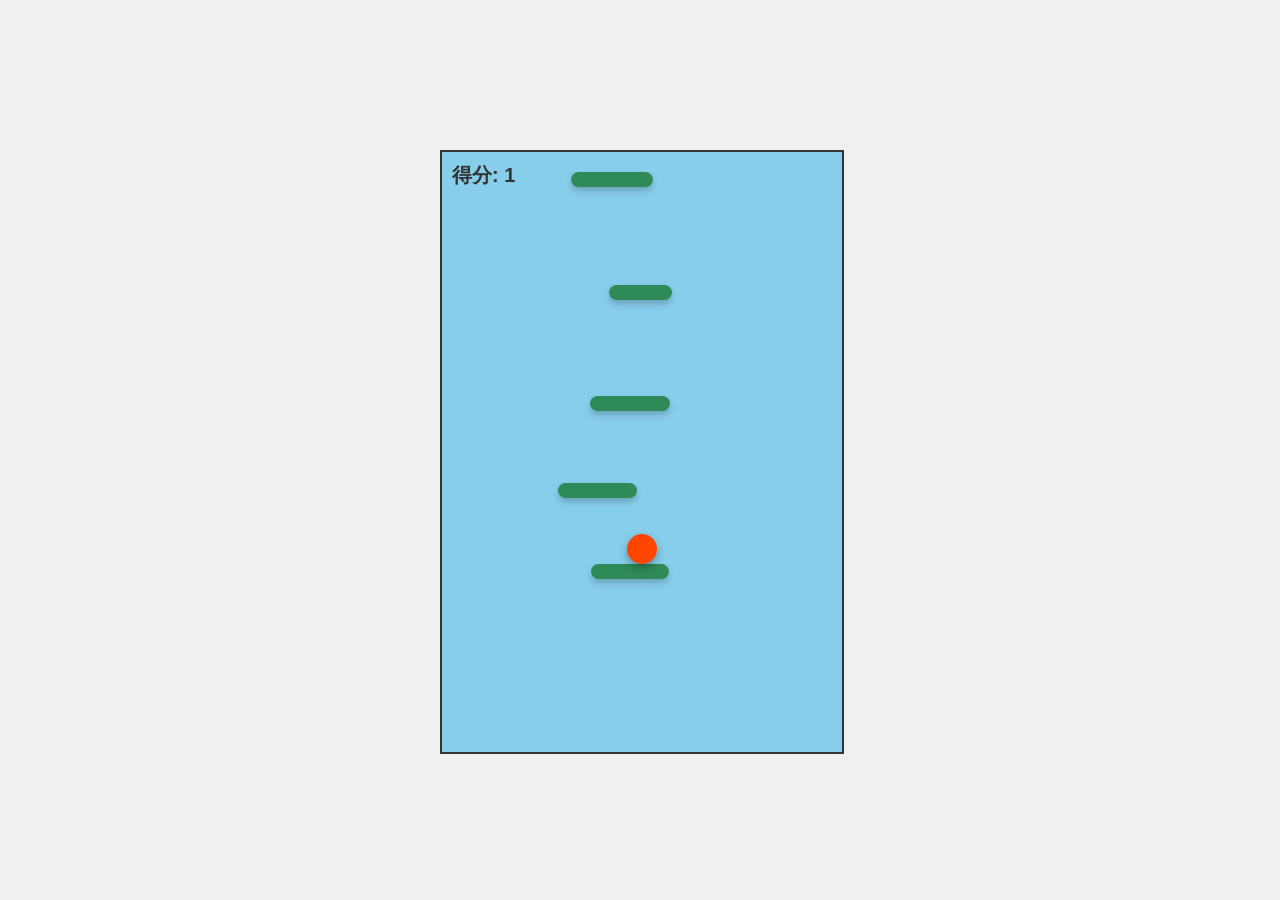
==== index.html @ 716574f4 "feat: completed task XLUT20251120310504000001598049" ====
<!DOCTYPE html>
<html lang="zh-CN">
<head>
    <meta charset="UTF-8">
    <meta name="viewport" content="width=device-width, initial-scale=1.0">
    <title>跳一跳游戏</title>
    <style>
        body {
            margin: 0;
            padding: 0;
            display: flex;
            justify-content: center;
            align-items: center;
            min-height: 100vh;
            background-color: #f0f0f0;
            font-family: Arial, sans-serif;
        }
        
        #game-container {
            position: relative;
            width: 400px;
            height: 600px;
            margin: 0 auto;
        }
        
        #game-board {
            position: relative;
            width: 100%;
            height: 100%;
            background-color: #87CEEB;
            border: 2px solid #333;
            overflow: hidden;
        }
        
        .platform {
            position: absolute;
            background-color: #2E8B57;
            border-radius: 10px;
            box-shadow: 0 4px 6px rgba(0,0,0,0.2);
        }
        
        #player {
            position: absolute;
            width: 30px;
            height: 30px;
            background-color: #FF4500;
            border-radius: 50%;
            box-shadow: 0 4px 8px rgba(0,0,0,0.3);
            z-index: 10;
            transition: left 0.3s, bottom 0.3s;
        }
        
        #score {
            position: absolute;
            top: 10px;
            left: 10px;
            font-size: 20px;
            font-weight: bold;
            color: #333;
        }
        
        #game-over {
            position: absolute;
            top: 50%;
            left: 50%;
            transform: translate(-50%, -50%);
            background-color: rgba(0,0,0,0.8);
            color: white;
            padding: 20px;
            border-radius: 10px;
            text-align: center;
            display: none;
            z-index: 100;
        }
        
        #restart-btn {
            margin-top: 10px;
            padding: 10px 20px;
            background-color: #4CAF50;
            color: white;
            border: none;
            border-radius: 5px;
            cursor: pointer;
            font-size: 16px;
        }
        
        #restart-btn:hover {
            background-color: #45a049;
        }
    </style>
</head>
<body>
    <div id="game-container">
        <div id="game-board">
            <div id="score">得分: 0</div>
            <div id="player"></div>
            <div id="game-over">
                <h2>游戏结束!</h2>
                <p>最终得分: <span id="final-score">0</span></p>
                <button id="restart-btn">重新开始</button>
            </div>
        </div>
    </div>

    <script>
        // 游戏逻辑将在下面实现
        class JumpGame {
            constructor() {
                this.gameBoard = document.getElementById('game-board');
                this.player = document.getElementById('player');
                this.scoreElement = document.getElementById('score');
                this.gameOverElement = document.getElementById('game-over');
                this.finalScoreElement = document.getElementById('final-score');
                this.restartBtn = document.getElementById('restart-btn');
                
                // 游戏状态
                this.score = 0;
                this.gameRunning = false;
                this.currentPlatformIndex = 0;
                
                // 玩家属性
                this.playerX = 185; // 初始位置
                this.playerY = 50;  // 初始高度
                this.playerBottom = 50; // 当前底部位置
                this.playerVelocity = 0;
                this.gravity = 0.5;
                this.jumpForce = -12;
                
                // 平台数组
                this.platforms = [];
                
                // 初始化游戏
                this.init();
            }
            
            init() {
                // 创建初始平台
                this.createPlatforms();
                
                // 设置玩家初始位置
                this.player.style.left = this.playerX + 'px';
                this.player.style.bottom = this.playerBottom + 'px';
                
                // 绑定事件
                this.bindEvents();
                
                // 开始游戏
                this.start();
            }
            
            createPlatforms() {
                // 清空现有平台
                this.platforms.forEach(platform => {
                    if (platform.element && platform.element.parentNode) {
                        platform.element.parentNode.removeChild(platform.element);
                    }
                });
                this.platforms = [];
                
                // 创建初始平台 - 地面
                this.platforms.push({
                    x: 0,
                    y: 0,
                    width: 400,
                    height: 50,
                    element: null
                });
                
                // 创建其他平台
                let lastX = 150;
                let lastY = 50;
                
                for (let i = 1; i < 10; i++) {
                    // 随机生成平台位置，确保在合理范围内
                    const platformWidth = 60 + Math.random() * 40; // 60-100px宽
                    const platformX = Math.max(20, Math.min(380 - platformWidth, lastX + (Math.random() * 100 - 50)));
                    const platformY = lastY + 80 + Math.random() * 60; // 80-140px间隔
                    
                    this.platforms.push({
                        x: platformX,
                        y: platformY,
                        width: platformWidth,
                        height: 15,
                        element: null
                    });
                    
                    lastX = platformX;
                    lastY = platformY;
                }
                
                // 渲染平台
                this.renderPlatforms();
            }
            
            renderPlatforms() {
                // 先移除现有平台元素
                document.querySelectorAll('.platform').forEach(el => el.remove());
                
                // 创建平台元素
                this.platforms.forEach((platform, index) => {
                    if (index === 0) return; // 不渲染地面平台的元素，因为地面是固定的
                    
                    const platformEl = document.createElement('div');
                    platformEl.className = 'platform';
                    platformEl.style.left = platform.x + 'px';
                    platformEl.style.bottom = platform.y + 'px';
                    platformEl.style.width = platform.width + 'px';
                    platformEl.style.height = platform.height + 'px';
                    
                    this.gameBoard.appendChild(platformEl);
                    platform.element = platformEl;
                });
            }
            
            bindEvents() {
                // 点击事件控制跳跃
                this.gameBoard.addEventListener('click', (e) => {
                    if (this.gameRunning) {
                        this.jump();
                    }
                });
                
                // 重新开始按钮
                this.restartBtn.addEventListener('click', () => {
                    this.restart();
                });
            }
            
            jump() {
                // 只有在站在平台上时才能跳跃
                if (this.isOnPlatform()) {
                    this.playerVelocity = this.jumpForce;
                }
            }
            
            isOnPlatform() {
                // 检查玩家是否站在平台上
                const playerRect = {
                    left: this.playerX,
                    right: this.playerX + 30,
                    bottom: this.playerBottom,
                    top: this.playerBottom + 30
                };
                
                // 检查是否与任何平台碰撞（仅检查下方）
                for (let i = 1; i < this.platforms.length; i++) {
                    const platform = this.platforms[i];
                    const platformRect = {
                        left: platform.x,
                        right: platform.x + platform.width,
                        bottom: platform.y,
                        top: platform.y + platform.height
                    };
                    
                    // 检查水平重叠
                    if (playerRect.right > platformRect.left && 
                        playerRect.left < platformRect.right) {
                        // 检查是否正好在平台上方，且下方有足够空间
                        if (playerRect.bottom <= platformRect.top && 
                            playerRect.bottom >= platformRect.top - 10) {
                            return true;
                        }
                    }
                }
                
                // 检查是否在地面平台上
                if (this.playerBottom <= 50) {
                    return true;
                }
                
                return false;
            }
            
            updatePlayer() {
                // 应用重力
                this.playerVelocity += this.gravity;
                this.playerBottom += this.playerVelocity;
                
                // 检查平台碰撞
                let landed = false;
                for (let i = 1; i < this.platforms.length; i++) {
                    const platform = this.platforms[i];
                    const platformRect = {
                        left: platform.x,
                        right: platform.x + platform.width,
                        bottom: platform.y,
                        top: platform.y + platform.height
                    };
                    
                    const playerRect = {
                        left: this.playerX,
                        right: this.playerX + 30,
                        bottom: this.playerBottom,
                        top: this.playerBottom + 30
                    };
                    
                    // 检查水平重叠
                    if (playerRect.right > platformRect.left && 
                        playerRect.left < platformRect.right &&
                        playerRect.bottom <= platformRect.top + 5 &&
                        playerRect.bottom >= platformRect.top - 5 &&
                        this.playerVelocity >= 0) { // 只有下落时才检测
                        // 确保玩家在平台上方
                        this.playerBottom = platformRect.top;
                        this.playerVelocity = 0;
                        landed = true;
                        
                        // 更新分数
                        if (i > this.currentPlatformIndex) {
                            this.currentPlatformIndex = i;
                            this.score++;
                            this.updateScore();
                        }
                        break;
                    }
                }
                
                // 检查是否掉落到地面
                if (this.playerBottom <= 50) {
                    this.playerBottom = 50;
                    this.playerVelocity = 0;
                    // 如果掉到地面且不是在第一个平台，则游戏结束
                    if (this.currentPlatformIndex > 0) {
                        this.gameOver();
                        return;
                    }
                }
                
                // 检查是否掉出屏幕上方（额外安全检查）
                if (this.playerBottom > 600) {
                    this.gameOver();
                    return;
                }
                
                // 更新玩家位置
                this.player.style.bottom = this.playerBottom + 'px';
            }
            
            updateScore() {
                this.scoreElement.textContent = `得分: ${this.score}`;
            }
            
            start() {
                this.gameRunning = true;
                this.gameLoop();
            }
            
            gameLoop() {
                if (!this.gameRunning) return;
                
                this.updatePlayer();
                requestAnimationFrame(() => this.gameLoop());
            }
            
            gameOver() {
                this.gameRunning = false;
                this.finalScoreElement.textContent = this.score;
                this.gameOverElement.style.display = 'block';
            }
            
            restart() {
                this.score = 0;
                this.currentPlatformIndex = 0;
                this.playerBottom = 50;
                this.playerVelocity = 0;
                this.gameOverElement.style.display = 'none';
                
                this.player.style.bottom = this.playerBottom + 'px';
                
                this.createPlatforms();
                this.updateScore();
                
                this.gameRunning = true;
                this.gameLoop();
            }
        }
        
        // 启动游戏
        window.addEventListener('load', () => {
            const game = new JumpGame();
        });
    </script>
</body>
</html>
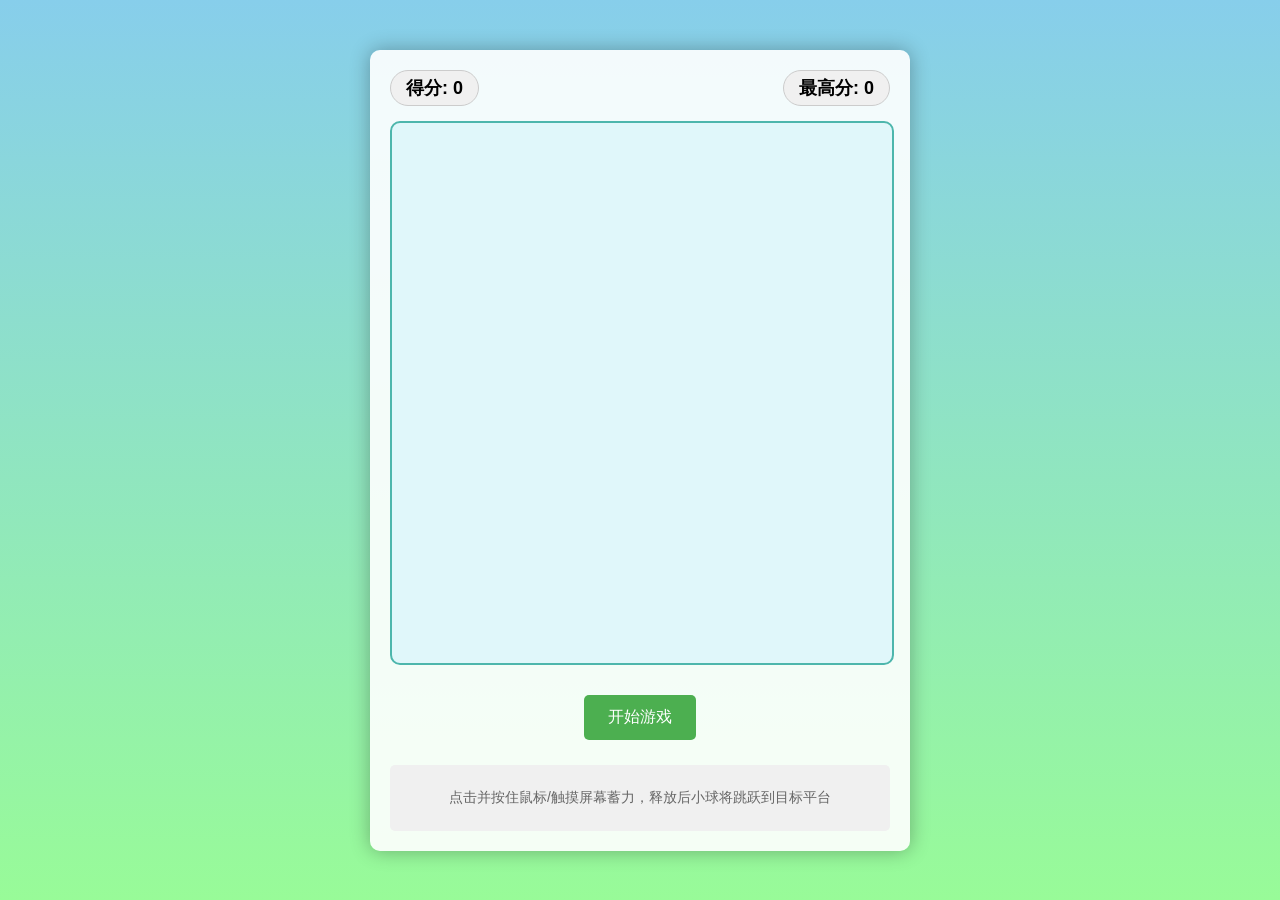
==== commit 99c7b7bc: "feat: completed task XLUT20251120310504000001598048" ====
--- a/index.html
+++ b/index.html
@@ -3,382 +3,26 @@
 <head>
     <meta charset="UTF-8">
     <meta name="viewport" content="width=device-width, initial-scale=1.0">
-    <title>跳一跳游戏</title>
-    <style>
-        body {
-            margin: 0;
-            padding: 0;
-            display: flex;
-            justify-content: center;
-            align-items: center;
-            min-height: 100vh;
-            background-color: #f0f0f0;
-            font-family: Arial, sans-serif;
-        }
-        
-        #game-container {
-            position: relative;
-            width: 400px;
-            height: 600px;
-            margin: 0 auto;
-        }
-        
-        #game-board {
-            position: relative;
-            width: 100%;
-            height: 100%;
-            background-color: #87CEEB;
-            border: 2px solid #333;
-            overflow: hidden;
-        }
-        
-        .platform {
-            position: absolute;
-            background-color: #2E8B57;
-            border-radius: 10px;
-            box-shadow: 0 4px 6px rgba(0,0,0,0.2);
-        }
-        
-        #player {
-            position: absolute;
-            width: 30px;
-            height: 30px;
-            background-color: #FF4500;
-            border-radius: 50%;
-            box-shadow: 0 4px 8px rgba(0,0,0,0.3);
-            z-index: 10;
-            transition: left 0.3s, bottom 0.3s;
-        }
-        
-        #score {
-            position: absolute;
-            top: 10px;
-            left: 10px;
-            font-size: 20px;
-            font-weight: bold;
-            color: #333;
-        }
-        
-        #game-over {
-            position: absolute;
-            top: 50%;
-            left: 50%;
-            transform: translate(-50%, -50%);
-            background-color: rgba(0,0,0,0.8);
-            color: white;
-            padding: 20px;
-            border-radius: 10px;
-            text-align: center;
-            display: none;
-            z-index: 100;
-        }
-        
-        #restart-btn {
-            margin-top: 10px;
-            padding: 10px 20px;
-            background-color: #4CAF50;
-            color: white;
-            border: none;
-            border-radius: 5px;
-            cursor: pointer;
-            font-size: 16px;
-        }
-        
-        #restart-btn:hover {
-            background-color: #45a049;
-        }
-    </style>
+    <title>跳一跳小游戏</title>
+    <link rel="stylesheet" href="style.css">
 </head>
 <body>
-    <div id="game-container">
-        <div id="game-board">
-            <div id="score">得分: 0</div>
-            <div id="player"></div>
-            <div id="game-over">
-                <h2>游戏结束!</h2>
-                <p>最终得分: <span id="final-score">0</span></p>
-                <button id="restart-btn">重新开始</button>
-            </div>
+    <div class="game-container">
+        <div class="game-header">
+            <div class="score">得分: <span id="score">0</span></div>
+            <div class="high-score">最高分: <span id="high-score">0</span></div>
+        </div>
+        <div class="game-board" id="game-board">
+            <!-- 游戏平台将通过JavaScript生成 -->
+        </div>
+        <div class="game-controls">
+            <button id="start-btn" class="btn">开始游戏</button>
+            <button id="restart-btn" class="btn hidden">重新开始</button>
+        </div>
+        <div class="instructions">
+            <p>点击并按住鼠标/触摸屏幕蓄力，释放后小球将跳跃到目标平台</p>
         </div>
     </div>
-
-    <script>
-        // 游戏逻辑将在下面实现
-        class JumpGame {
-            constructor() {
-                this.gameBoard = document.getElementById('game-board');
-                this.player = document.getElementById('player');
-                this.scoreElement = document.getElementById('score');
-                this.gameOverElement = document.getElementById('game-over');
-                this.finalScoreElement = document.getElementById('final-score');
-                this.restartBtn = document.getElementById('restart-btn');
-                
-                // 游戏状态
-                this.score = 0;
-                this.gameRunning = false;
-                this.currentPlatformIndex = 0;
-                
-                // 玩家属性
-                this.playerX = 185; // 初始位置
-                this.playerY = 50;  // 初始高度
-                this.playerBottom = 50; // 当前底部位置
-                this.playerVelocity = 0;
-                this.gravity = 0.5;
-                this.jumpForce = -12;
-                
-                // 平台数组
-                this.platforms = [];
-                
-                // 初始化游戏
-                this.init();
-            }
-            
-            init() {
-                // 创建初始平台
-                this.createPlatforms();
-                
-                // 设置玩家初始位置
-                this.player.style.left = this.playerX + 'px';
-                this.player.style.bottom = this.playerBottom + 'px';
-                
-                // 绑定事件
-                this.bindEvents();
-                
-                // 开始游戏
-                this.start();
-            }
-            
-            createPlatforms() {
-                // 清空现有平台
-                this.platforms.forEach(platform => {
-                    if (platform.element && platform.element.parentNode) {
-                        platform.element.parentNode.removeChild(platform.element);
-                    }
-                });
-                this.platforms = [];
-                
-                // 创建初始平台 - 地面
-                this.platforms.push({
-                    x: 0,
-                    y: 0,
-                    width: 400,
-                    height: 50,
-                    element: null
-                });
-                
-                // 创建其他平台
-                let lastX = 150;
-                let lastY = 50;
-                
-                for (let i = 1; i < 10; i++) {
-                    // 随机生成平台位置，确保在合理范围内
-                    const platformWidth = 60 + Math.random() * 40; // 60-100px宽
-                    const platformX = Math.max(20, Math.min(380 - platformWidth, lastX + (Math.random() * 100 - 50)));
-                    const platformY = lastY + 80 + Math.random() * 60; // 80-140px间隔
-                    
-                    this.platforms.push({
-                        x: platformX,
-                        y: platformY,
-                        width: platformWidth,
-                        height: 15,
-                        element: null
-                    });
-                    
-                    lastX = platformX;
-                    lastY = platformY;
-                }
-                
-                // 渲染平台
-                this.renderPlatforms();
-            }
-            
-            renderPlatforms() {
-                // 先移除现有平台元素
-                document.querySelectorAll('.platform').forEach(el => el.remove());
-                
-                // 创建平台元素
-                this.platforms.forEach((platform, index) => {
-                    if (index === 0) return; // 不渲染地面平台的元素，因为地面是固定的
-                    
-                    const platformEl = document.createElement('div');
-                    platformEl.className = 'platform';
-                    platformEl.style.left = platform.x + 'px';
-                    platformEl.style.bottom = platform.y + 'px';
-                    platformEl.style.width = platform.width + 'px';
-                    platformEl.style.height = platform.height + 'px';
-                    
-                    this.gameBoard.appendChild(platformEl);
-                    platform.element = platformEl;
-                });
-            }
-            
-            bindEvents() {
-                // 点击事件控制跳跃
-                this.gameBoard.addEventListener('click', (e) => {
-                    if (this.gameRunning) {
-                        this.jump();
-                    }
-                });
-                
-                // 重新开始按钮
-                this.restartBtn.addEventListener('click', () => {
-                    this.restart();
-                });
-            }
-            
-            jump() {
-                // 只有在站在平台上时才能跳跃
-                if (this.isOnPlatform()) {
-                    this.playerVelocity = this.jumpForce;
-                }
-            }
-            
-            isOnPlatform() {
-                // 检查玩家是否站在平台上
-                const playerRect = {
-                    left: this.playerX,
-                    right: this.playerX + 30,
-                    bottom: this.playerBottom,
-                    top: this.playerBottom + 30
-                };
-                
-                // 检查是否与任何平台碰撞（仅检查下方）
-                for (let i = 1; i < this.platforms.length; i++) {
-                    const platform = this.platforms[i];
-                    const platformRect = {
-                        left: platform.x,
-                        right: platform.x + platform.width,
-                        bottom: platform.y,
-                        top: platform.y + platform.height
-                    };
-                    
-                    // 检查水平重叠
-                    if (playerRect.right > platformRect.left && 
-                        playerRect.left < platformRect.right) {
-                        // 检查是否正好在平台上方，且下方有足够空间
-                        if (playerRect.bottom <= platformRect.top && 
-                            playerRect.bottom >= platformRect.top - 10) {
-                            return true;
-                        }
-                    }
-                }
-                
-                // 检查是否在地面平台上
-                if (this.playerBottom <= 50) {
-                    return true;
-                }
-                
-                return false;
-            }
-            
-            updatePlayer() {
-                // 应用重力
-                this.playerVelocity += this.gravity;
-                this.playerBottom += this.playerVelocity;
-                
-                // 检查平台碰撞
-                let landed = false;
-                for (let i = 1; i < this.platforms.length; i++) {
-                    const platform = this.platforms[i];
-                    const platformRect = {
-                        left: platform.x,
-                        right: platform.x + platform.width,
-                        bottom: platform.y,
-                        top: platform.y + platform.height
-                    };
-                    
-                    const playerRect = {
-                        left: this.playerX,
-                        right: this.playerX + 30,
-                        bottom: this.playerBottom,
-                        top: this.playerBottom + 30
-                    };
-                    
-                    // 检查水平重叠
-                    if (playerRect.right > platformRect.left && 
-                        playerRect.left < platformRect.right &&
-                        playerRect.bottom <= platformRect.top + 5 &&
-                        playerRect.bottom >= platformRect.top - 5 &&
-                        this.playerVelocity >= 0) { // 只有下落时才检测
-                        // 确保玩家在平台上方
-                        this.playerBottom = platformRect.top;
-                        this.playerVelocity = 0;
-                        landed = true;
-                        
-                        // 更新分数
-                        if (i > this.currentPlatformIndex) {
-                            this.currentPlatformIndex = i;
-                            this.score++;
-                            this.updateScore();
-                        }
-                        break;
-                    }
-                }
-                
-                // 检查是否掉落到地面
-                if (this.playerBottom <= 50) {
-                    this.playerBottom = 50;
-                    this.playerVelocity = 0;
-                    // 如果掉到地面且不是在第一个平台，则游戏结束
-                    if (this.currentPlatformIndex > 0) {
-                        this.gameOver();
-                        return;
-                    }
-                }
-                
-                // 检查是否掉出屏幕上方（额外安全检查）
-                if (this.playerBottom > 600) {
-                    this.gameOver();
-                    return;
-                }
-                
-                // 更新玩家位置
-                this.player.style.bottom = this.playerBottom + 'px';
-            }
-            
-            updateScore() {
-                this.scoreElement.textContent = `得分: ${this.score}`;
-            }
-            
-            start() {
-                this.gameRunning = true;
-                this.gameLoop();
-            }
-            
-            gameLoop() {
-                if (!this.gameRunning) return;
-                
-                this.updatePlayer();
-                requestAnimationFrame(() => this.gameLoop());
-            }
-            
-            gameOver() {
-                this.gameRunning = false;
-                this.finalScoreElement.textContent = this.score;
-                this.gameOverElement.style.display = 'block';
-            }
-            
-            restart() {
-                this.score = 0;
-                this.currentPlatformIndex = 0;
-                this.playerBottom = 50;
-                this.playerVelocity = 0;
-                this.gameOverElement.style.display = 'none';
-                
-                this.player.style.bottom = this.playerBottom + 'px';
-                
-                this.createPlatforms();
-                this.updateScore();
-                
-                this.gameRunning = true;
-                this.gameLoop();
-            }
-        }
-        
-        // 启动游戏
-        window.addEventListener('load', () => {
-            const game = new JumpGame();
-        });
-    </script>
+    <script src="script.js"></script>
 </body>
 </html>
--- a/style.css
+++ b/style.css
@@ -0,0 +1,150 @@
+/* 跳一跳游戏样式 */
+body {
+    margin: 0;
+    padding: 0;
+    font-family: Arial, sans-serif;
+    background: linear-gradient(to bottom, #87CEEB, #98FB98);
+    display: flex;
+    justify-content: center;
+    align-items: center;
+    min-height: 100vh;
+    overflow: hidden;
+}
+
+.game-container {
+    text-align: center;
+    background-color: rgba(255, 255, 255, 0.9);
+    border-radius: 10px;
+    padding: 20px;
+    box-shadow: 0 0 20px rgba(0, 0, 0, 0.3);
+    max-width: 500px;
+    width: 90%;
+}
+
+.game-header {
+    display: flex;
+    justify-content: space-between;
+    margin-bottom: 15px;
+    font-size: 18px;
+    font-weight: bold;
+}
+
+.score, .high-score {
+    background-color: #f0f0f0;
+    padding: 5px 15px;
+    border-radius: 20px;
+    border: 1px solid #ccc;
+}
+
+.game-board {
+    position: relative;
+    width: 100%;
+    height: 60vh;
+    min-height: 400px;
+    background-color: #e0f7fa;
+    border: 2px solid #4db6ac;
+    border-radius: 10px;
+    overflow: hidden;
+    margin: 0 auto 20px;
+}
+
+.platform {
+    position: absolute;
+    background-color: #81c784;
+    border: 2px solid #66bb6a;
+    border-radius: 10px;
+    cursor: pointer;
+}
+
+.player {
+    position: absolute;
+    width: 30px;
+    height: 30px;
+    background-color: #ff5722;
+    border-radius: 50%;
+    border: 2px solid #e64a19;
+    z-index: 10;
+    transition: transform 0.1s;
+}
+
+.player.jumping {
+    transition: none;
+}
+
+.btn {
+    background-color: #4CAF50;
+    border: none;
+    color: white;
+    padding: 12px 24px;
+    text-align: center;
+    text-decoration: none;
+    display: inline-block;
+    font-size: 16px;
+    margin: 10px 5px;
+    cursor: pointer;
+    border-radius: 5px;
+    transition: background-color 0.3s;
+}
+
+.btn:hover {
+    background-color: #45a049;
+}
+
+.btn:active {
+    transform: scale(0.98);
+}
+
+.hidden {
+    display: none;
+}
+
+.instructions {
+    margin-top: 15px;
+    padding: 10px;
+    background-color: #f0f0f0;
+    border-radius: 5px;
+    font-size: 14px;
+    color: #666;
+}
+
+.power-meter {
+    position: absolute;
+    bottom: 20px;
+    left: 50%;
+    transform: translateX(-50%);
+    width: 200px;
+    height: 20px;
+    background-color: #e0e0e0;
+    border-radius: 10px;
+    border: 1px solid #9e9e9e;
+    overflow: hidden;
+}
+
+.power-fill {
+    height: 100%;
+    width: 0%;
+    background: linear-gradient(to right, #4CAF50, #FFC107, #FF5722);
+    transition: width 0.1s;
+}
+
+.game-over {
+    position: absolute;
+    top: 50%;
+    left: 50%;
+    transform: translate(-50%, -50%);
+    background-color: rgba(0, 0, 0, 0.8);
+    color: white;
+    padding: 30px;
+    border-radius: 10px;
+    text-align: center;
+    z-index: 100;
+    display: none;
+}
+
+.game-over h2 {
+    margin-top: 0;
+}
+
+.game-over p {
+    margin: 15px 0;
+}
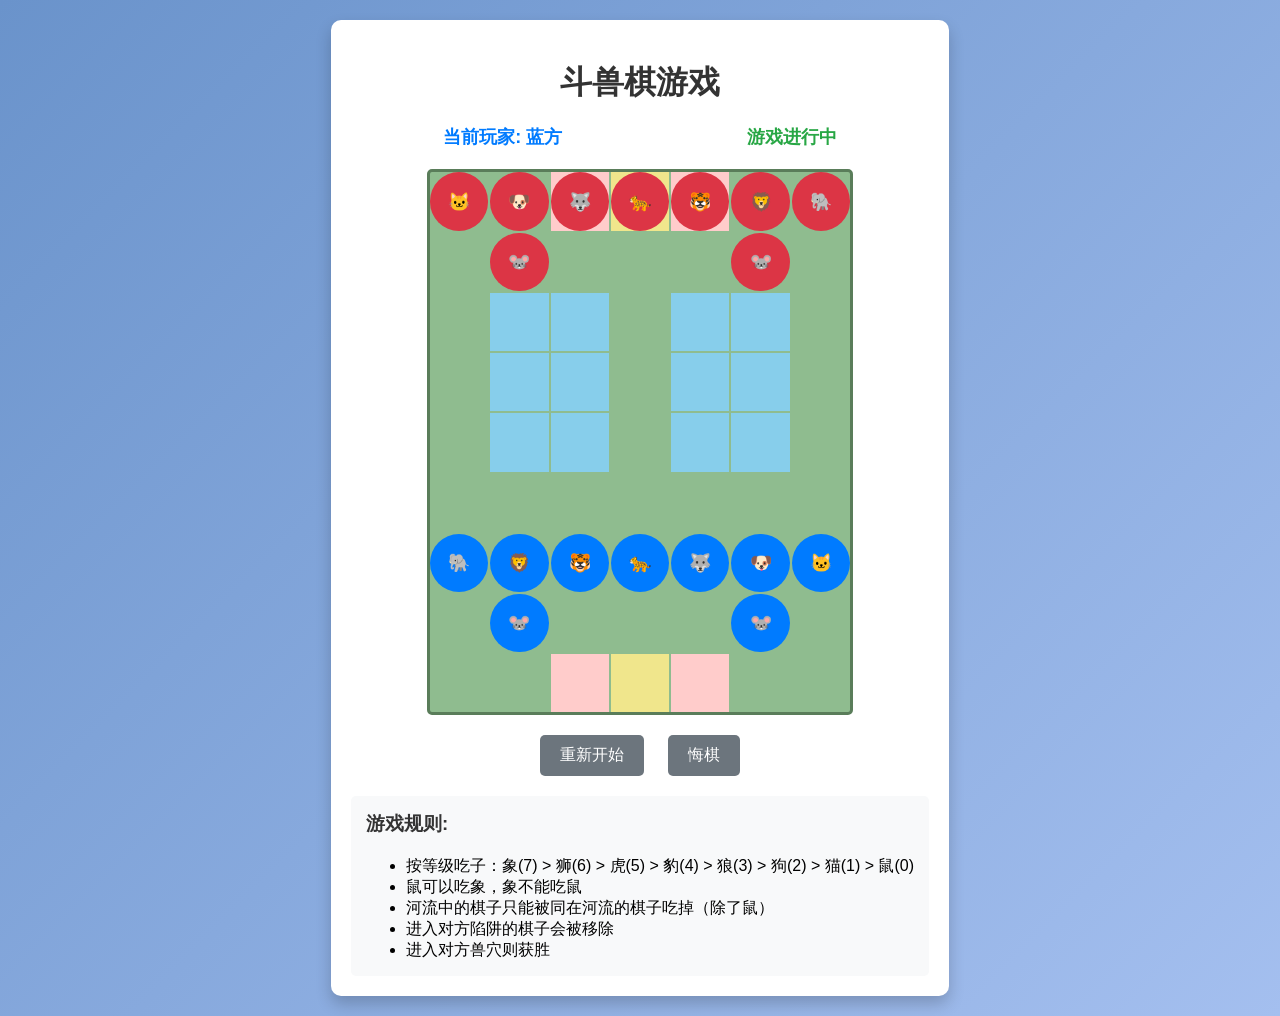
==== commit f4818f31: "feat: completed task XLUT20251120310504000001644003" ====
--- a/index.html
+++ b/index.html
@@ -3,26 +3,34 @@
 <head>
     <meta charset="UTF-8">
     <meta name="viewport" content="width=device-width, initial-scale=1.0">
-    <title>跳一跳小游戏</title>
-    <link rel="stylesheet" href="style.css">
+    <title>斗兽棋游戏</title>
+    <link rel="stylesheet" href="src/css/style.css">
 </head>
 <body>
     <div class="game-container">
-        <div class="game-header">
-            <div class="score">得分: <span id="score">0</span></div>
-            <div class="high-score">最高分: <span id="high-score">0</span></div>
+        <h1>斗兽棋游戏</h1>
+        <div class="game-info">
+            <div class="current-player">当前玩家: <span id="current-player">蓝方</span></div>
+            <div class="game-status" id="game-status">游戏进行中</div>
         </div>
         <div class="game-board" id="game-board">
-            <!-- 游戏平台将通过JavaScript生成 -->
+            <!-- 棋盘将通过JavaScript生成 -->
         </div>
         <div class="game-controls">
-            <button id="start-btn" class="btn">开始游戏</button>
-            <button id="restart-btn" class="btn hidden">重新开始</button>
+            <button id="restart-btn">重新开始</button>
+            <button id="undo-btn">悔棋</button>
         </div>
-        <div class="instructions">
-            <p>点击并按住鼠标/触摸屏幕蓄力，释放后小球将跳跃到目标平台</p>
+        <div class="game-rules">
+            <h3>游戏规则:</h3>
+            <ul>
+                <li>按等级吃子：象(7) > 狮(6) > 虎(5) > 豹(4) > 狼(3) > 狗(2) > 猫(1) > 鼠(0)</li>
+                <li>鼠可以吃象，象不能吃鼠</li>
+                <li>河流中的棋子只能被同在河流的棋子吃掉（除了鼠）</li>
+                <li>进入对方陷阱的棋子会被移除</li>
+                <li>进入对方兽穴则获胜</li>
+            </ul>
         </div>
     </div>
-    <script src="script.js"></script>
+    <script src="src/js/game.js"></script>
 </body>
 </html>
--- a/src/css/style.css
+++ b/src/css/style.css
@@ -0,0 +1,146 @@
+body {
+    font-family: 'Arial', sans-serif;
+    background: linear-gradient(135deg, #6a93cb 0%, #a4bfef 100%);
+    margin: 0;
+    padding: 20px;
+    display: flex;
+    justify-content: center;
+    align-items: center;
+    min-height: 100vh;
+}
+
+.game-container {
+    text-align: center;
+    background: white;
+    border-radius: 10px;
+    padding: 20px;
+    box-shadow: 0 8px 16px rgba(0,0,0,0.2);
+    max-width: 800px;
+}
+
+h1 {
+    color: #333;
+    margin-bottom: 20px;
+}
+
+.game-info {
+    display: flex;
+    justify-content: space-around;
+    margin-bottom: 20px;
+    font-size: 18px;
+    font-weight: bold;
+}
+
+.current-player {
+    color: #007bff;
+}
+
+.game-status {
+    color: #28a745;
+}
+
+.game-board {
+    display: grid;
+    grid-template-columns: repeat(7, 1fr);
+    grid-template-rows: repeat(9, 1fr);
+    gap: 2px;
+    width: 420px;
+    height: 540px;
+    margin: 0 auto;
+    background-color: #8fbc8f;
+    border: 3px solid #5a7d5a;
+    border-radius: 5px;
+}
+
+.cell {
+    display: flex;
+    justify-content: center;
+    align-items: center;
+    font-size: 24px;
+    font-weight: bold;
+    cursor: pointer;
+    position: relative;
+    transition: background-color 0.3s;
+}
+
+.cell:hover {
+    background-color: #d4e8d4;
+}
+
+.cell.trap {
+    background-color: #ffcccb;
+}
+
+.cell.den {
+    background-color: #f0e68c;
+}
+
+.cell.river {
+    background-color: #87ceeb;
+}
+
+.cell.selected {
+    background-color: #ffff99;
+}
+
+.cell.valid-move {
+    background-color: #90ee90;
+}
+
+.animal {
+    width: 100%;
+    height: 100%;
+    display: flex;
+    justify-content: center;
+    align-items: center;
+    border-radius: 50%;
+    color: white;
+    font-size: 18px;
+    font-weight: bold;
+    cursor: pointer;
+    user-select: none;
+}
+
+.animal.blue {
+    background-color: #007bff;
+}
+
+.animal.red {
+    background-color: #dc3545;
+}
+
+.game-controls {
+    margin: 20px 0;
+}
+
+button {
+    padding: 10px 20px;
+    margin: 0 10px;
+    font-size: 16px;
+    border: none;
+    border-radius: 5px;
+    cursor: pointer;
+    background-color: #6c757d;
+    color: white;
+}
+
+button:hover {
+    background-color: #5a6268;
+}
+
+.game-rules {
+    text-align: left;
+    margin-top: 20px;
+    padding: 15px;
+    background-color: #f8f9fa;
+    border-radius: 5px;
+}
+
+.game-rules h3 {
+    margin-top: 0;
+    color: #333;
+}
+
+.game-rules ul {
+    margin-bottom: 0;
+}
